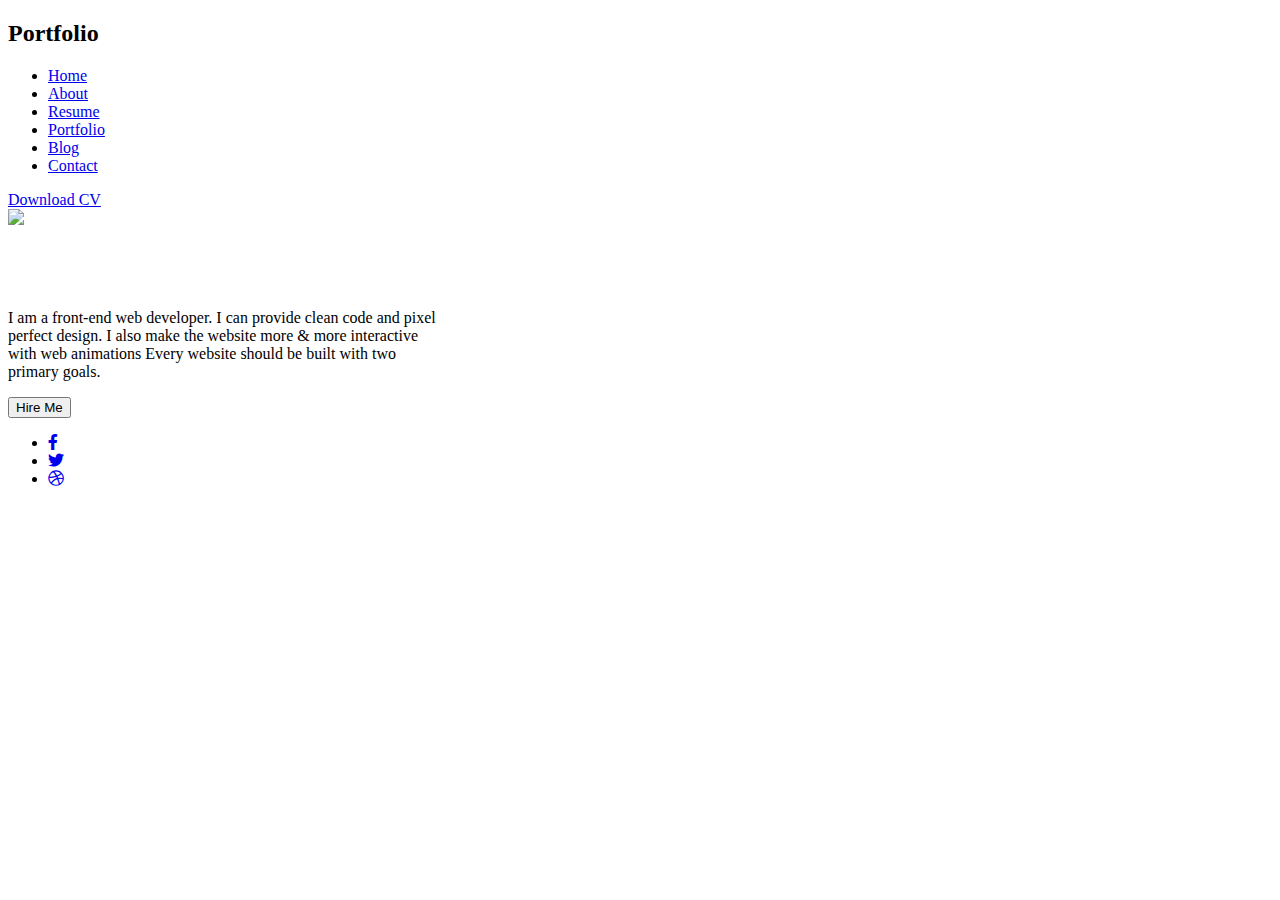
==== about.html @ 697b3d4f "subida" ====
<!DOCTYPE html>
<html>
  <head>
    <title>Portfolio Website</title>
    <link rel="stylesheet" type="text/css" href="css/style.css" />

    <link rel="preconnect" href="https://fonts.googleapis.com" />
    <link rel="preconnect" href="https://fonts.gstatic.com" crossorigin />
    <link
      href="https://fonts.googleapis.com/css2?family=Poppins:ital,wght@0,100;0,200;0,300;0,400;0,500;0,600;0,700;0,800;0,900;1,100;1,200;1,300;1,400;1,500;1,600;1,700;1,800;1,900&display=swap"
      rel="stylesheet"
    />

    <link
      rel="stylesheet"
      href="https://cdnjs.cloudflare.com/ajax/libs/font-awesome/5.15.4/css/all.min.css"
      integrity="sha512-1ycn6IcaQQ40/MKBW2W4Rhis/DbILU74C1vSrLJxCq57o941Ym01SwNsOMqvEBFlcgUa6xLiPY/NS5R+E6ztJQ=="
      crossorigin="anonymous"
      referrerpolicy="no-referrer"
    />
  </head>
  <body>
    <div class="hero">
      <header>
        <nav>
          <h2 class="logo">Portfolio</h2>
          <ul>
            <li>
              <a href="file:///C:/Users/Mariano/Desktop/Portfolio/index.html"
                >Home</a
              >
            </li>
            <li>
              <a href="file:///C:/Users/Mariano/Desktop/Portfolio/about.html"
                >About</a
              >
            </li>
            <li><a href="#">Resume</a></li>
            <li><a href="#">Portfolio</a></li>
            <li><a href="#">Blog</a></li>
            <li><a href="#">Contact</a></li>
          </ul>
          <a href="#" class="btn">Download CV</a>
        </nav>
      </header>

      <div class="bg">
        <img src="img/main.jpg" />
      </div>

      <div class="content">
        <h1><br /></h1>
        <h3></h3>
        <p>
          I am a front-end web developer. I can provide clean code and pixel
          <br />
          perfect design. I also make the website more & more interactive <br />
          with web animations Every website should be built with two
          <br />primary goals.
        </p>
        <button type="button">Hire Me</button>
      </div>

      <div class="social">
        <ul>
          <li>
            <a href="#"><i class="fab fa-facebook-f"></i></a>
          </li>
          <li>
            <a href="#"><i class="fab fa-twitter"></i></a>
          </li>
          <li>
            <a href="#"><i class="fab fa-dribbble"></i></a>
          </li>
        </ul>
      </div>
    </div>
  </body>
</html>
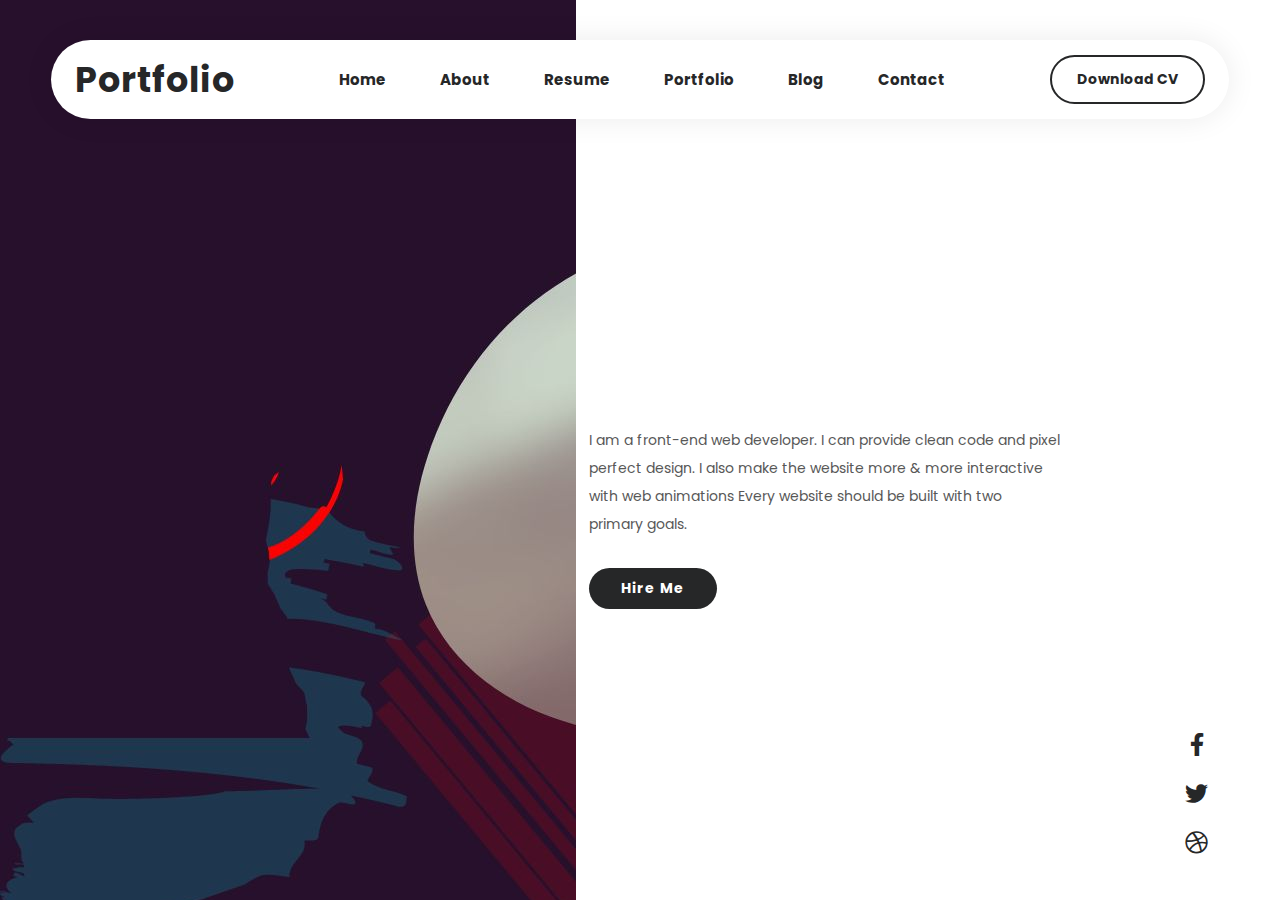
==== commit 4546d9d8: "Add files via upload" ====
--- a/about.html
+++ b/about.html
@@ -26,12 +26,14 @@
           <h2 class="logo">Portfolio</h2>
           <ul>
             <li>
-              <a href="file:///C:/Users/Mariano/Desktop/Portfolio/index.html"
+              <a
+                href="https://popolo77.github.io/popolo7777.github.io/home.html"
                 >Home</a
               >
             </li>
             <li>
-              <a href="file:///C:/Users/Mariano/Desktop/Portfolio/about.html"
+              <a
+                href="https://popolo77.github.io/popolo7777.github.io/about.html"
                 >About</a
               >
             </li>
--- a/css/style.css
+++ b/css/style.css
@@ -0,0 +1,144 @@
+*{
+	padding: 0;
+	margin: 0;
+	box-sizing: border-box;
+  font-family: 'Poppins', sans-serif;
+}
+body{
+  position: relative;
+}
+.hero{
+  height: 100vh;
+  width: 100%;
+  background: white;
+}
+nav{
+  display: flex;
+  align-items: center;
+  justify-content: space-between;
+  padding-right: 2%;
+  padding-left: 2%;
+}
+.logo{
+  color: #262728;
+  font-size: 35px;
+  letter-spacing: 1px;
+  cursor: pointer;
+}
+nav ul{
+  flex: 1;
+  text-align: right;
+}
+nav ul li{
+  list-style: none;
+  display: inline-block;
+  padding: 0px 25px;
+}
+nav ul li a{
+  color: #262728;
+  text-decoration: none;
+  font-size: 15px;
+  font-weight: bold;
+}
+nav ul li a:hover{
+  color: #00bf9f;
+  transition: .3s;
+}
+.btn{
+  background: transparent;
+  border: 2px solid #262728;
+  padding: 12px 25px;
+  color: #262728;
+  border-radius: 30px;
+  text-decoration: none;
+  margin-left: 80px;
+  font-size: 14px;
+  font-weight: bold;
+}
+.btn:hover{
+  background:#262728;
+  color: white;
+  transition: .3s;
+}
+header{
+  width: 92%;
+  margin: 0 auto;
+  padding: 13px 0;
+  position: absolute;
+  top: 40px;
+  left: 30px;
+  right: 30px;
+  border-radius: 50px;
+  z-index: 2;
+  background: white;
+  box-shadow: 0 0 30px rgb(0 0 0 / 8%);
+}
+.bg{
+  position: absolute;
+  top: 0;
+  left: 0;
+  width: 45%;
+  height: 100%;
+  overflow: hidden;
+}
+.content{
+  position: absolute;
+  top: 50%;
+  left: 46%;
+  transform: translateY(-50%);
+}
+.content h1{
+  font-size: 85px;
+  color: #262728;
+  line-height: 110px;
+  margin-bottom: 25px;
+}
+.content h3{
+  color: #00bf9f;
+  font-size: 18px;
+  letter-spacing: 1px;
+  margin-bottom: 20px;
+}
+.content p{
+  font-size: 14px;
+  color: #585858;
+  line-height: 28px;
+  margin-bottom: 30px;
+}
+button{
+  background: #262728;
+  border: 2px solid transparent;
+  padding: 10px 32px;
+  border-radius: 30px;
+  outline: none;
+  border: none;
+  color: white;
+  font-size: 14px;
+  font-weight: bold;
+  letter-spacing: 1px;
+}
+button:hover{
+  transform: scale(1.2);
+  transition: .3s;
+  cursor: pointer;
+}
+.social{
+  position: absolute;
+  right: 72px;
+  bottom: 40px;
+}
+.social ul li{
+  list-style: none;
+  text-align: center;
+  margin-top: 15px;
+}
+.social ul li a{
+  color: #262728;
+  display: block;
+  font-size: 23px;
+}
+.social ul li a:hover{
+  transform: scale(1.2) translateY(-5px);
+  transition: .3s;
+  cursor: pointer;
+}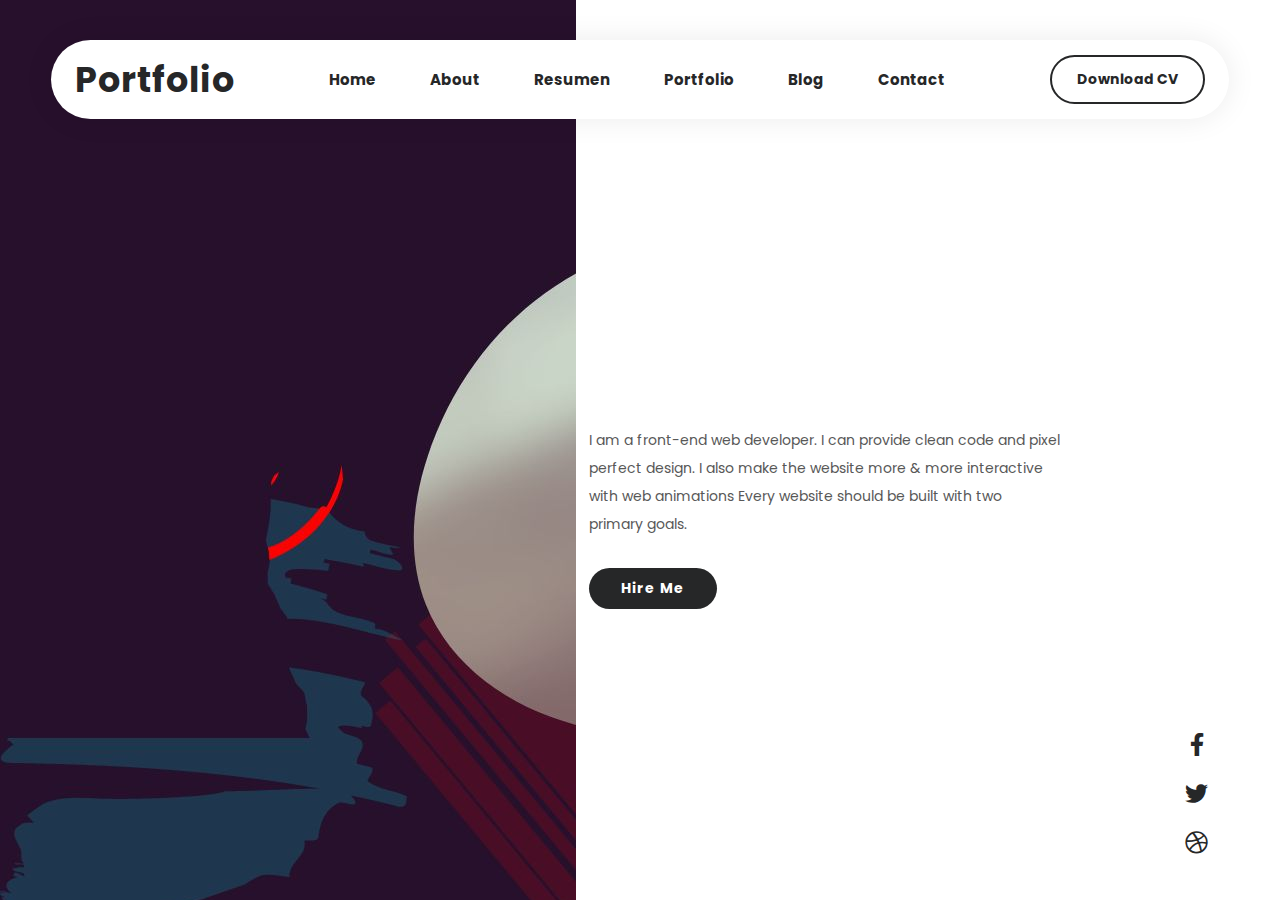
==== commit da14bfa3: "Add files via upload" ====
--- a/about.html
+++ b/about.html
@@ -26,18 +26,12 @@
           <h2 class="logo">Portfolio</h2>
           <ul>
             <li>
-              <a
-                href="https://popolo77.github.io/popolo7777.github.io/home.html"
-                >Home</a
-              >
+              <a href="index.html">Home</a>
             </li>
             <li>
-              <a
-                href="https://popolo77.github.io/popolo7777.github.io/about.html"
-                >About</a
-              >
+              <a href="about.html">About</a>
             </li>
-            <li><a href="#">Resume</a></li>
+            <li><a href="#">Resumen</a></li>
             <li><a href="#">Portfolio</a></li>
             <li><a href="#">Blog</a></li>
             <li><a href="#">Contact</a></li>
